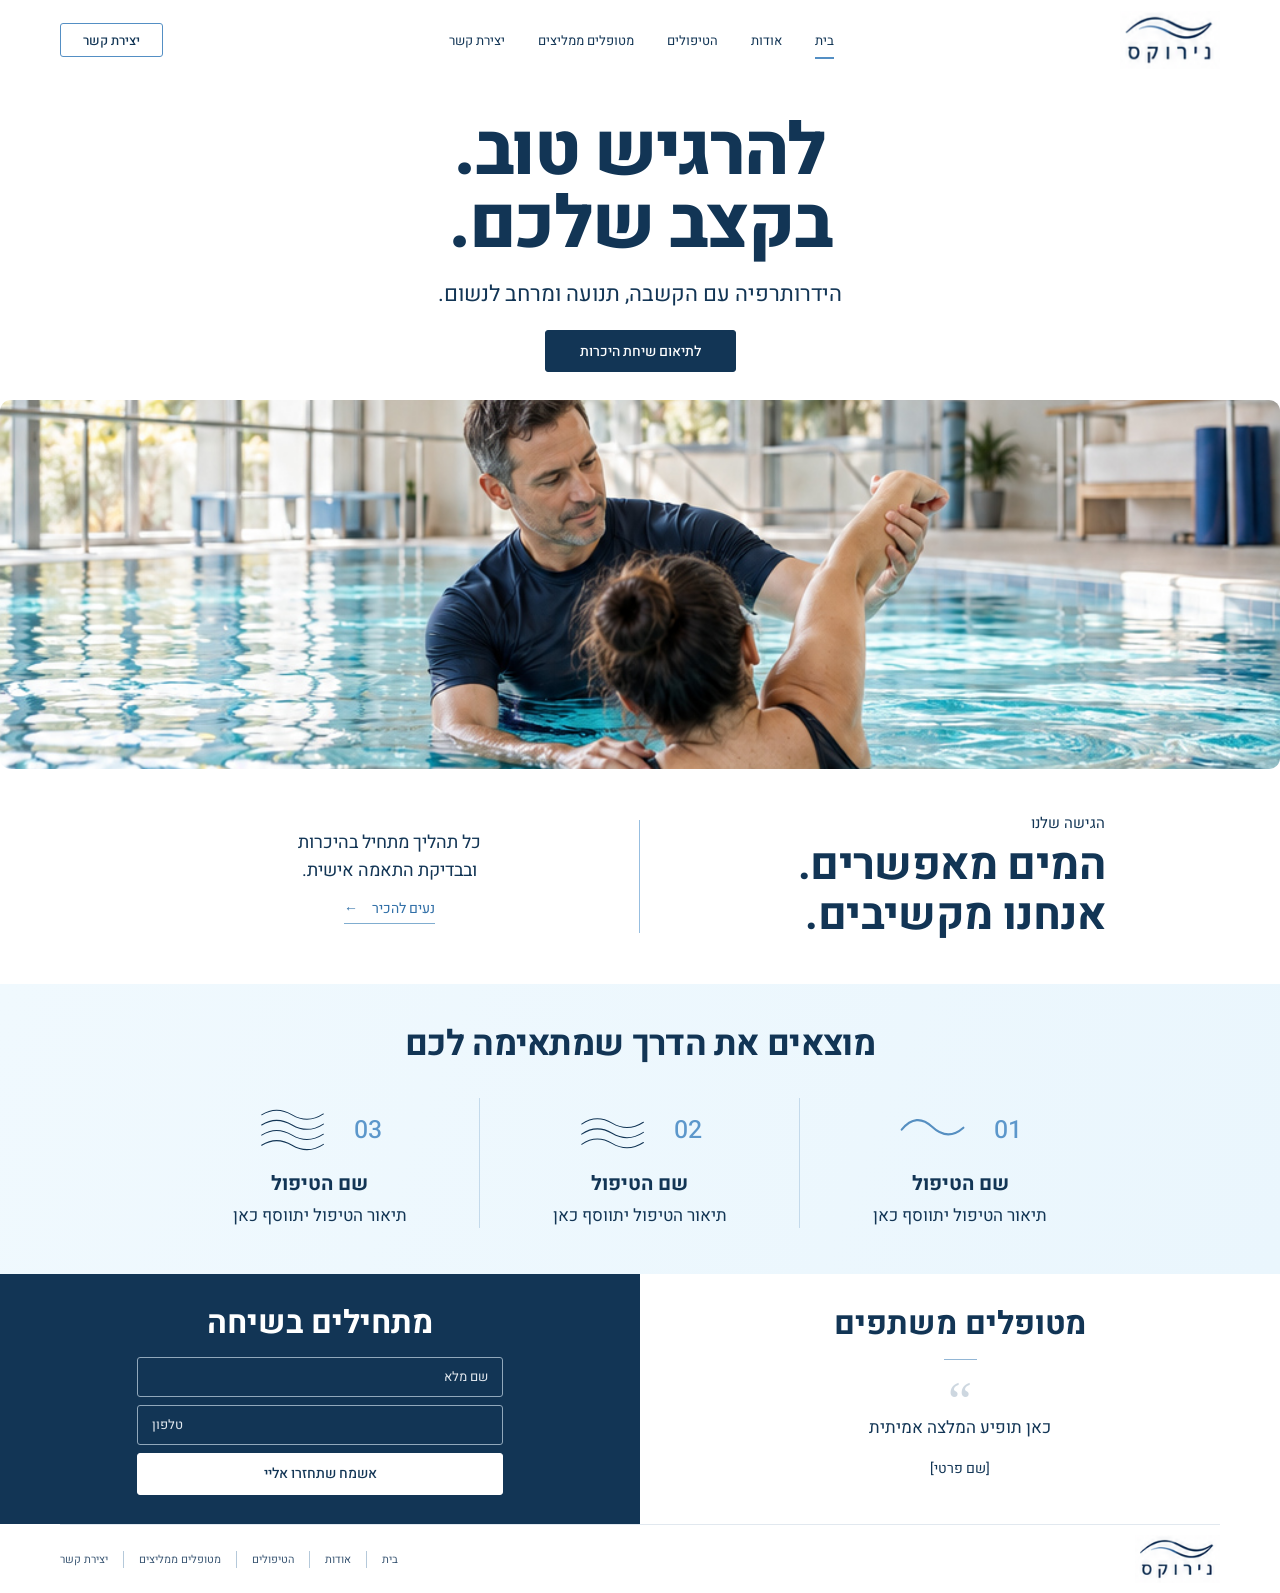
==== index.html @ b2f497d0 "Initial static site for נירוקס Co-Authored-By: Claude Haiku 5.5 <noreply@anthropic.com>" ====
<!doctype html>
<html lang="he" dir="rtl"><head><meta charset="utf-8"><meta name="viewport" content="width=device-width, initial-scale=1"><title>הידרותרפיה בגישה אישית | נירוקס</title><meta name="description" content="נירוקס, הידרותרפיה בגישה אישית. היכרות עם הגישה, הטיפולים ובדיקת התאמה בשיחת היכרות."><meta name="theme-color" content="#123555"><link rel="icon" href="assets/favicon.svg" type="image/svg+xml"><link rel="stylesheet" href="styles.css"><script src="script.js" defer></script></head>
<body class="home-page"><a class="skip-link" href="#main-content">דילוג לתוכן</a><div class="site-shell"><header class="site-header container"><a class="brand" href="index.html" aria-label="נירוקס, עמוד הבית"><img src="assets/logo.png" width="105" height="60" alt="נירוקס"></a><nav class="main-nav" id="main-navigation" data-navigation aria-label="תפריט ראשי"><a href="index.html" aria-current="page">בית</a><a href="about.html">אודות</a><a href="treatments.html">הטיפולים</a><a href="testimonials.html">מטופלים ממליצים</a><a href="contact.html">יצירת קשר</a></nav><a href="contact.html" class="button button-outline">יצירת קשר</a><button class="menu-toggle" type="button" data-menu-toggle aria-controls="main-navigation" aria-expanded="false" aria-label="פתיחת תפריט"><span></span><span></span><span></span></button></header><main id="main-content"><section class="home-hero" aria-label="ברוכים הבאים לנירוקס"><div class="hero-copy"><h1>להרגיש טוב.<br>בקצב שלכם.</h1><p>הידרותרפיה עם הקשבה, תנועה ומרחב לנשום.</p><a class="button" href="contact.html">לתיאום שיחת היכרות</a></div><img class="hero-image" src="assets/hydrotherapy.jpg" width="1024" height="369" alt="מטפל במים מלווה בעדינות תנועת זרוע של מטופלת בבריכה מוארת" fetchpriority="high"></section><section class="approach" aria-labelledby="approach-title"><div class="approach-heading"><span class="eyebrow">הגישה שלנו</span><h2 id="approach-title">המים מאפשרים.<br>אנחנו מקשיבים.</h2></div><div class="approach-copy"><p>כל תהליך מתחיל בהיכרות<br>ובבדיקת התאמה אישית.</p><a class="text-link" href="about.html">נעים להכיר <span aria-hidden="true">←</span></a></div></section><section class="treatments-preview" aria-labelledby="treatments-title"><h2 id="treatments-title">מוצאים את הדרך שמתאימה לכם</h2><div class="treatment-grid"><article class="treatment-item"><div class="treatment-top"><span class="treatment-number">01</span><svg class="water-icon" viewBox="0 0 76 54" aria-hidden="true"><path d="M4 26 Q20 7 37 23 T71 24" fill="none" stroke="#568fc1" stroke-width="2.3" stroke-linecap="round"/></svg></div><h3><a href="treatments.html#treatment-1">שם הטיפול<span class="sr-only"> 1</span></a></h3><p>תיאור הטיפול יתווסף כאן</p></article><article class="treatment-item"><div class="treatment-top"><span class="treatment-number">02</span><svg class="water-icon" viewBox="0 0 76 54" aria-hidden="true"><path d="M4 20 Q20 9 37 19 T71 18 M4 31 Q20 20 37 30 T71 29 M4 42 Q20 31 37 41 T71 40" fill="none" stroke="#123555" stroke-width="1.1" stroke-linecap="round"/></svg></div><h3><a href="treatments.html#treatment-2">שם הטיפול<span class="sr-only"> 2</span></a></h3><p>תיאור הטיפול יתווסף כאן</p></article><article class="treatment-item"><div class="treatment-top"><span class="treatment-number">03</span><svg class="water-icon" viewBox="0 0 76 54" aria-hidden="true"><path d="M4 10 Q20 0 37 10 T71 9 M4 21 Q20 11 37 21 T71 20 M4 32 Q20 22 37 32 T71 31 M4 43 Q20 33 37 43 T71 42" fill="none" stroke="#123555" stroke-width="1.1" stroke-linecap="round"/></svg></div><h3><a href="treatments.html#treatment-3">שם הטיפול<span class="sr-only"> 3</span></a></h3><p>תיאור הטיפול יתווסף כאן</p></article></div></section><div class="bottom-grid"><section class="testimonial-preview" aria-labelledby="testimonial-title"><h2 id="testimonial-title"><a href="testimonials.html">מטופלים משתפים</a></h2><span class="little-rule" aria-hidden="true"></span><span class="quote-mark" aria-hidden="true">“</span><blockquote>כאן תופיע המלצה אמיתית</blockquote><cite>[שם פרטי]</cite></section><section class="contact-panel" aria-labelledby="contact-title"><h2 id="contact-title">מתחילים בשיחה</h2><form class="compact-form" data-demo-form><div data-form-fields><div class="sr-only">טופס הדגמה בלבד. הפרטים אינם נשלחים או נשמרים.</div><div class="compact-fields"><div class="field"><label class="sr-only" for="home-name">שם מלא</label><input id="home-name" name="name" autocomplete="name" required maxlength="100" placeholder="שם מלא"></div><div class="field"><label class="sr-only" for="home-phone">טלפון</label><input id="home-phone" name="phone" type="tel" autocomplete="tel" required pattern="[+0-9 ()-]{8,20}" title="יש להזין מספר טלפון באורך 8 עד 20 תווים" maxlength="20" placeholder="טלפון"></div></div><button class="button button-white" type="submit">אשמח שתחזרו אליי</button></div><div class="form-status" data-form-status role="status" tabindex="-1" hidden><strong>תודה, הפרטים התקבלו.</strong><p>אחזור אליכם בהקדם.</p><small>זוהי הדגמה בלבד. הפרטים לא נשלחו ולא נשמרו.</small><button class="button button-white success-reset" type="button" data-form-reset>חזרה לטופס</button></div></form></section></div></main><footer class="site-footer container"><a class="brand" href="index.html" aria-label="נירוקס, עמוד הבית"><img src="assets/logo.png" width="105" height="60" alt="נירוקס"></a><nav class="footer-nav" aria-label="תפריט תחתון"><a href="index.html">בית</a><a href="about.html">אודות</a><a href="treatments.html">הטיפולים</a><a href="testimonials.html">מטופלים ממליצים</a><a href="contact.html">יצירת קשר</a></nav></footer></div></body></html>
---- styles.css ----
@font-face{font-family:Heebo;src:url('assets/heebo-400.ttf') format('truetype');font-weight:400;font-display:swap}
@font-face{font-family:Heebo;src:url('assets/heebo-500.ttf') format('truetype');font-weight:500;font-display:swap}
@font-face{font-family:Heebo;src:url('assets/heebo-600.ttf') format('truetype');font-weight:600;font-display:swap}
@font-face{font-family:Heebo;src:url('assets/heebo-700.ttf') format('truetype');font-weight:700;font-display:swap}
@font-face{font-family:Heebo;src:url('assets/heebo-800.ttf') format('truetype');font-weight:800;font-display:swap}
:root{--navy:#123555;--blue:#548fc4;--pale:#edf8fe;--line:#c4daeb;--muted:#50647c;--white:#fff;--font:Heebo,Arial,sans-serif}*{box-sizing:border-box}html{scroll-behavior:smooth}body{margin:0;background:#fff;color:var(--navy);font-family:var(--font);font-size:16px;-webkit-font-smoothing:antialiased}a{color:inherit;text-decoration:none}button,input,textarea{font:inherit}button,a,input,textarea{outline-offset:5px}a:focus-visible,button:focus-visible{outline:2px solid var(--blue)}button{cursor:pointer}img{display:block;max-width:100%}svg{display:block}h1,h2,h3,p{margin:0}p{line-height:1.8}button{color:inherit}main{min-height:65vh}[hidden]{display:none!important}.site-shell{max-width:1440px;margin-inline:auto}.container{width:calc(100% - 80px);max-width:1160px;margin-inline:auto}.skip-link{position:fixed;right:15px;top:-70px;z-index:99;background:var(--navy);color:#fff;padding:10px}.skip-link:focus{top:12px}.option-label{text-align:center;font-size:12px;color:#78889c;height:28px;padding-top:12px;line-height:16px}.site-header{height:80px;display:flex;align-items:center;justify-content:space-between;gap:35px}.brand{width:100px;flex-shrink:0}.brand img{width:100px;height:auto}.main-nav{display:flex;align-items:center;gap:33px;font-size:13px;font-weight:400;white-space:nowrap}.main-nav a{position:relative;padding:12px 0}.main-nav a[aria-current=page]:after{content:'';position:absolute;bottom:3px;right:0;left:0;height:1.5px;background:var(--blue)}.button{border:1px solid var(--navy);background:var(--navy);color:#fff;border-radius:3px;min-height:42px;padding:9px 27px;display:inline-flex;align-items:center;justify-content:center;font-size:14px;font-weight:500;transition:background .2s,color .2s}.button:hover{background:#244d70}.button-outline{border-color:var(--blue);background:transparent;color:var(--navy);min-height:34px;font-size:13px;padding:5px 22px;white-space:nowrap}.button-outline:hover{background:var(--pale)}.button-white{background:#fff;color:var(--navy);border-color:#fff}.button-white:hover{background:#e9f5fd}.menu-toggle{display:none;border:0;background:transparent;padding:8px}.menu-toggle span{display:block;width:23px;height:2px;background:var(--navy);margin:5px}.home-hero{display:flex;flex-direction:column}.hero-copy{text-align:center;height:281px;display:flex;flex-direction:column;align-items:center;padding:23px 20px 21px}.hero-copy h1{font-size:64px;font-weight:800;line-height:1.01;letter-spacing:-1.8px;margin-bottom:17px}.hero-copy p{font-size:20px;font-weight:400;line-height:1.5;margin-bottom:19px}.hero-copy .button{min-width:191px}.hero-image{width:100%;aspect-ratio:1024/369;object-fit:cover;border-radius:11px}.approach{height:192px;display:grid;grid-template-columns:1fr 1fr;align-items:center;max-width:850px;margin:auto}.approach-heading{padding-inline:35px 0}.eyebrow{font-size:15px;font-weight:400;line-height:1.5;margin-bottom:6px;display:block}.approach h2{font-size:39px;font-weight:700;line-height:1.14;letter-spacing:-.6px}.approach-copy{border-right:1px solid #97bee0;padding:9px 40px;text-align:center}.approach-copy p{font-size:18px;line-height:1.55;max-width:280px;margin:0 auto 12px;font-weight:400}.text-link{color:#306fa7;font-size:14px;padding-bottom:4px;border-bottom:1px solid #80add0;display:inline-flex;gap:14px;align-items:center}.text-link:hover{color:var(--navy)}.treatments-preview{background:linear-gradient(110deg,#f0f9fe,#eaf6fd);height:267px;padding:30px 40px 24px;text-align:center}.treatments-preview h2{font-size:35px;font-weight:700;line-height:1.3;margin-bottom:25px;letter-spacing:-.7px}.treatment-grid{max-width:960px;margin:auto;display:grid;grid-template-columns:repeat(3,1fr)}.treatment-item{padding:0 28px;position:relative}.treatment-item+.treatment-item{border-right:1px solid var(--line)}.treatment-top{display:flex;gap:26px;align-items:center;justify-content:center;min-height:65px;margin-bottom:6px}.treatment-number{font-size:25px;color:#5c97cb;font-weight:500}.water-icon{width:70px;height:53px}.treatment-item h3{font-size:20px;font-weight:700;margin-bottom:5px}.treatment-item p{font-size:17px;font-weight:400;line-height:1.5}.bottom-grid{display:grid;grid-template-columns:1fr 1fr;min-height:250px}.testimonial-preview{text-align:center;padding:29px 35px 22px;display:flex;flex-direction:column;align-items:center}.testimonial-preview h2{font-size:32px;line-height:1.3;font-weight:700}.little-rule{width:33px;border-top:1px solid #92b6d5;margin:14px auto 15px}.quote-mark{height:31px;color:#cdd7e0;font-family:Georgia,serif;font-size:54px;line-height:1}.testimonial-preview blockquote{margin:8px 0;font-size:17px;line-height:1.6}.testimonial-preview cite{font-size:14px;font-style:normal;margin-top:9px}.contact-panel{background:var(--navy);color:#fff;padding:28px 40px;text-align:center}.contact-panel h2{font-size:32px;font-weight:700;line-height:1.3;margin-bottom:13px}.compact-form{max-width:366px;margin:auto}.compact-form input{width:100%;background:transparent;border:1px solid #91a8bb;border-radius:3px;min-height:40px;padding:8px 14px;color:#fff;font-size:13px}.compact-form input::placeholder{color:#e4eaf0;opacity:1}.compact-form .field{margin-bottom:8px}.compact-form .button{width:100%;min-height:42px}.site-footer{min-height:69px;border-top:1px solid #e1e8ef;display:flex;align-items:center;justify-content:space-between;gap:25px}.site-footer .brand{width:85px}.site-footer .brand img{width:85px}.footer-nav{display:flex;flex-wrap:wrap;gap:15px;font-size:11px;color:#3b5774}.footer-nav a+a{border-right:1px solid #b5c9da;padding-right:15px}.sr-only{position:absolute!important;width:1px;height:1px;padding:0;margin:-1px;overflow:hidden;clip:rect(0,0,0,0);white-space:nowrap;border:0}.form-status{padding:10px 0;line-height:1.7;font-size:14px}.form-status strong{display:block;font-size:20px}.form-status small{display:block;font-size:12px;opacity:.8}.success-reset{margin-top:15px}.page-intro{text-align:center;background:var(--pale);padding:58px 20px 52px}.page-intro h1{font-size:48px;line-height:1.2;font-weight:800;margin-bottom:16px;letter-spacing:-1px}.page-intro p{max-width:650px;margin:auto;color:var(--muted);font-size:18px}.content-section{padding-block:65px}.content-section h2{font-size:32px;font-weight:700;line-height:1.3;margin-bottom:18px}.content-section p{color:var(--muted);margin-bottom:16px}.split-layout{display:grid;grid-template-columns:1fr 1fr;gap:60px;align-items:center}.inner-photo{width:100%;min-height:300px;height:100%;object-fit:cover;border-radius:8px}.placeholder-box{border:1px dashed #9cbbd1;background:var(--pale);padding:22px 25px;border-radius:4px;line-height:1.9;color:#3d6687}.placeholder-box p:last-child{margin-bottom:0}.info-grid{display:grid;grid-template-columns:repeat(3,1fr);gap:28px}.info-item{padding:28px;background:#f1f8fc;border-top:2px solid #8bb6d8}.info-item h3{font-size:21px;margin-bottom:12px}.info-item p{font-size:15px}.steps{counter-reset:step}.step{counter-increment:step}.step:before{content:'0' counter(step);font-size:30px;color:#6196c4;display:block;margin-bottom:10px}.treatment-detail{display:grid;grid-template-columns:110px 1fr;gap:24px;padding:35px 0;border-bottom:1px solid var(--line)}.treatment-detail h2{font-size:27px}.treatment-detail .water-icon{width:90px;height:65px}.treatment-detail .button{margin-top:10px}.small-note{font-size:13px;color:#61798e;line-height:1.7;margin-top:16px}.review-grid{display:grid;grid-template-columns:repeat(3,1fr);gap:25px}.review-card{padding:32px;background:#f2f8fc;border:1px solid #dfebf3}.review-card blockquote{margin:20px 0;font-size:20px;line-height:1.7}.review-card cite{font-style:normal;font-size:14px;color:#4b6b86}.review-card .quote-mark{display:block}.wide-cta{background:var(--navy);padding:38px 45px;color:#fff;display:flex;align-items:center;justify-content:space-between;gap:25px}.wide-cta h2{font-size:29px;margin-bottom:9px}.wide-cta p{color:#d9e6ef;margin:0}.faq{max-width:800px;margin:auto}details{border-bottom:1px solid var(--line);padding:20px 0}summary{cursor:pointer;font-weight:600;font-size:18px}details p{margin:15px 0 0!important}.contact-layout{display:grid;grid-template-columns:1.2fr 1fr;gap:65px;align-items:start}.full-form{padding:32px;border:1px solid var(--line);border-radius:4px}.full-form .field{margin-bottom:20px}.field label{display:block;margin-bottom:7px;font-size:14px}.full-form input,.full-form textarea{border:1px solid #acc6da;background:#fbfdff;color:var(--navy);border-radius:3px;width:100%;padding:11px 12px;min-height:45px}.full-form textarea{resize:vertical;min-height:110px}.form-two-cols{display:grid;grid-template-columns:1fr 1fr;gap:20px}.demo-note{font-size:12px;margin:0 0 20px;color:#536e84}.contact-details dl{margin:25px 0}.contact-details dt{font-size:13px;color:#6f8799;margin-top:22px}.contact-details dd{margin:5px 0 0;font-size:18px}.subtle-background{background:#f5faff}.reveal-message{background:var(--pale);padding:24px;border:1px solid var(--line);text-align:center}.footer-note{font-size:11px;color:#6b8194;padding:0 0 16px;text-align:center}.inner-page .option-label{display:none}.inner-page .site-header{height:100px}.content-section .treatment-grid{margin-top:35px}.compact-form .button:disabled{opacity:.7}.full-form .form-status{color:var(--navy)}
@media(min-width:1200px){.hero-copy{height:320px;padding-top:36px}.hero-copy h1{font-size:72px}.hero-copy p{font-size:22px}.approach{max-width:1000px;height:215px}.approach h2{font-size:44px}.treatments-preview{height:290px;padding-top:38px}.treatments-preview h2{margin-bottom:30px}}
@media(max-width:900px){.container{width:calc(100% - 44px)}.site-header{gap:18px}.main-nav{gap:18px;font-size:12px}.site-header>.button{padding-inline:13px}.approach-heading{padding-inline:25px 10px}.approach h2{font-size:33px}.approach-copy{padding-inline:25px}.treatments-preview h2{font-size:31px}.treatment-item{padding-inline:14px}.treatment-item p{font-size:15px}.treatment-top{gap:18px}.contact-panel{padding-inline:28px}.testimonial-preview h2,.contact-panel h2{font-size:28px}.split-layout,.contact-layout{gap:32px}}
@media(max-width:680px){.option-label{height:24px;font-size:11px;padding-top:7px}.container{width:calc(100% - 36px)}.site-header,.inner-page .site-header{height:76px}.brand,.brand img{width:92px}.site-header>.button{margin-inline-start:auto;font-size:12px;min-height:32px;padding:5px 12px}.menu-toggle{display:block}.main-nav{display:none;position:absolute;inset-inline:0;top:100px;z-index:20;background:#fff;box-shadow:0 12px 20px #12355512;padding:15px 24px 25px;border-top:1px solid var(--line);flex-direction:column;align-items:stretch;gap:0;font-size:16px}.inner-page .main-nav{top:76px}.main-nav.is-open{display:flex}.main-nav a{padding:13px 0}.main-nav a[aria-current=page]:after{width:28px;left:auto;bottom:8px}.home-hero .hero-image{order:-1;aspect-ratio:1.55;border-radius:6px;object-position:54% center}.hero-copy{height:auto;padding:31px 18px 38px}.hero-copy h1{font-size:47px;line-height:1.05;letter-spacing:-1px;margin-bottom:16px}.hero-copy p{font-size:16px;max-width:320px;line-height:1.7;margin-bottom:20px}.hero-copy .button{min-height:45px}.approach{height:auto;grid-template-columns:1fr;padding:30px 24px 36px;text-align:center;border-top:1px solid #e5eef5;gap:24px}.approach-heading{padding:0}.approach h2{font-size:32px}.eyebrow{font-size:14px;margin-bottom:10px}.approach-copy{border:0;padding:0}.approach-copy p{font-size:17px;max-width:310px}.treatments-preview{height:auto;padding:33px 24px}.treatments-preview h2{font-size:28px;max-width:300px;margin:0 auto 22px}.treatment-grid{grid-template-columns:1fr}.treatment-item{padding:20px 15px 23px}.treatment-item+.treatment-item{border-right:0;border-top:1px solid var(--line)}.treatment-top{min-height:52px;margin-bottom:8px}.treatment-item h3{font-size:20px}.treatment-item p{font-size:16px}.bottom-grid{grid-template-columns:1fr}.testimonial-preview{padding:34px 24px}.contact-panel{padding:32px 24px 36px}.contact-panel h2,.testimonial-preview h2{font-size:29px}.compact-form{max-width:380px}.compact-form input{min-height:45px;font-size:15px}.compact-form .button{min-height:45px}.site-footer{padding-block:24px;flex-direction:column;gap:20px}.footer-nav{justify-content:center;gap:10px;font-size:11px}.footer-nav a+a{padding-right:10px}.page-intro{padding:40px 22px}.page-intro h1{font-size:37px}.page-intro p{font-size:17px}.content-section{padding-block:40px}.content-section h2{font-size:28px}.split-layout,.contact-layout,.info-grid,.review-grid{grid-template-columns:1fr;gap:25px}.inner-photo{height:220px;min-height:0}.info-item{padding:24px}.wide-cta{padding:28px 25px;flex-direction:column;text-align:center;align-items:center}.wide-cta h2{font-size:26px}.treatment-detail{grid-template-columns:1fr;gap:12px;padding:28px 0}.treatment-detail .water-icon{height:45px}.full-form{padding:24px 20px}.form-two-cols{grid-template-columns:1fr;gap:0}.review-card{padding:26px}.footer-note{padding-inline:20px}}
@media(prefers-reduced-motion:reduce){html{scroll-behavior:auto}*{transition:none!important}}
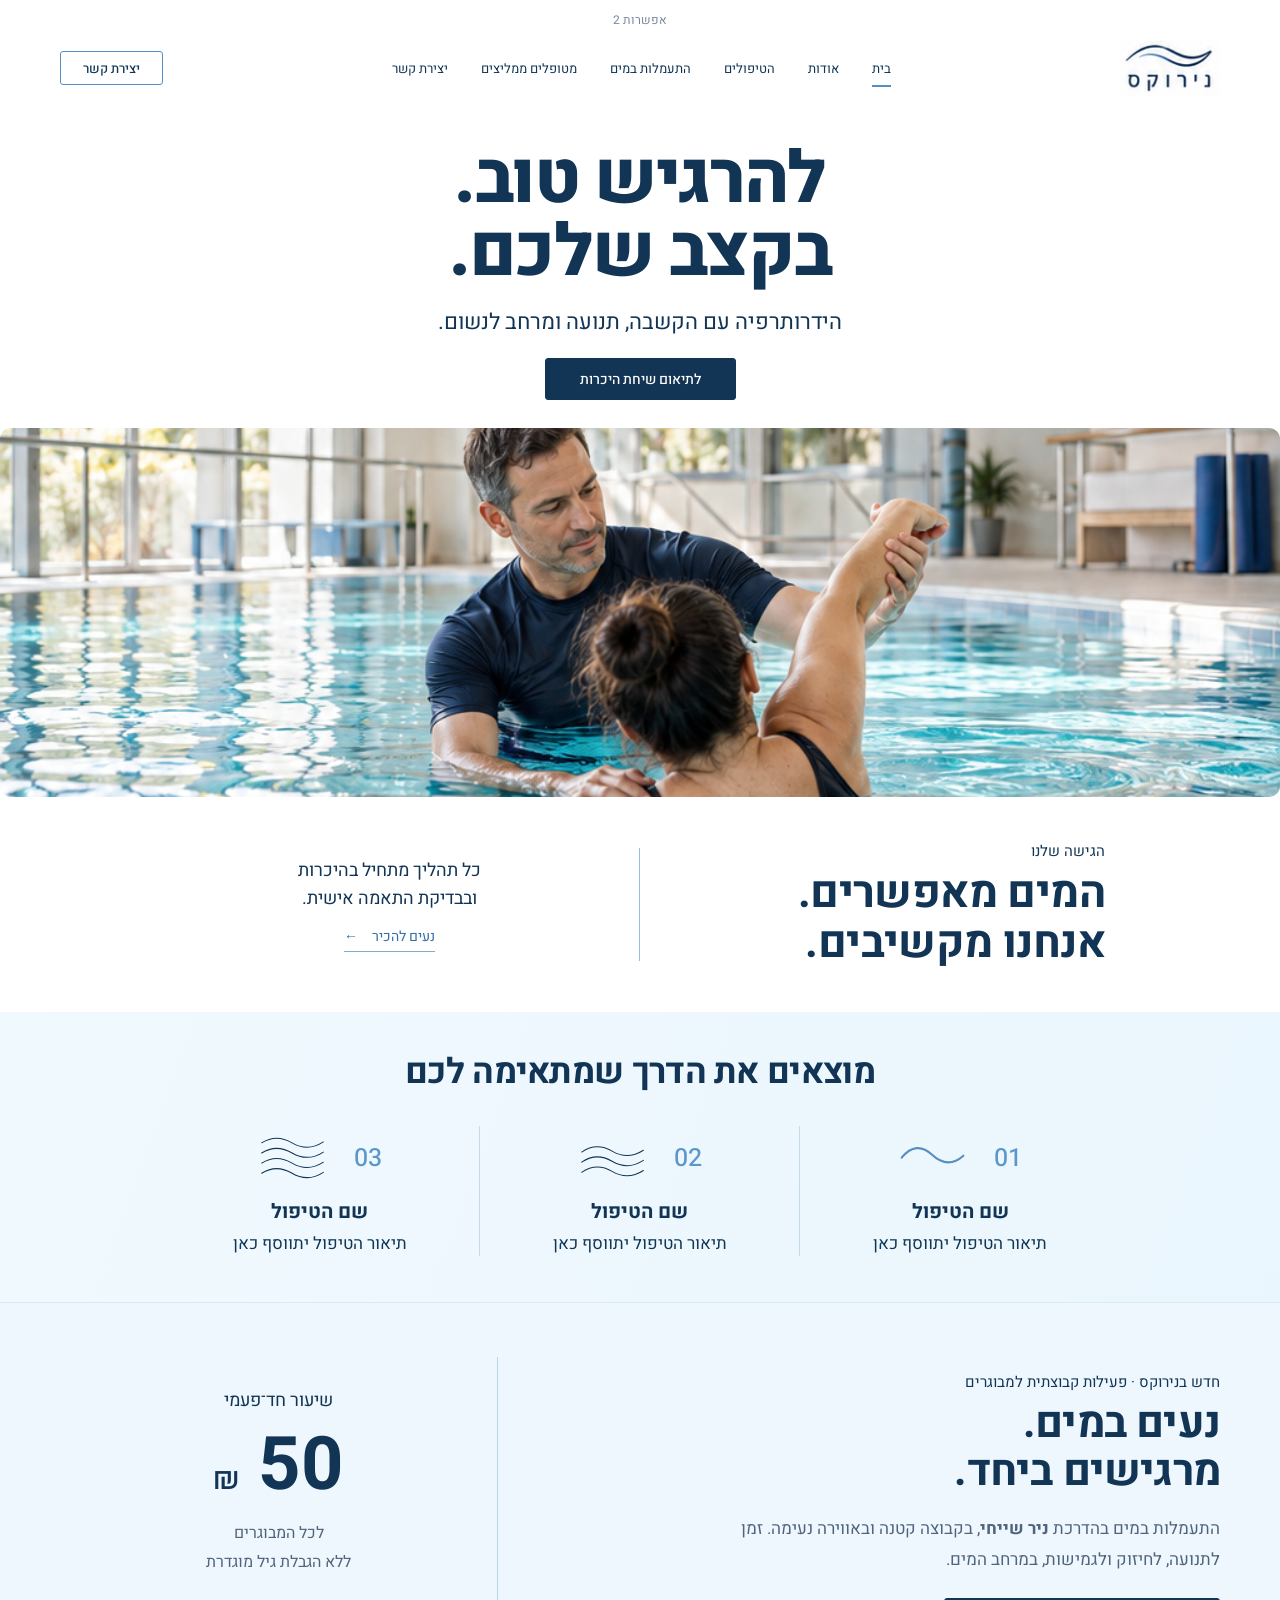
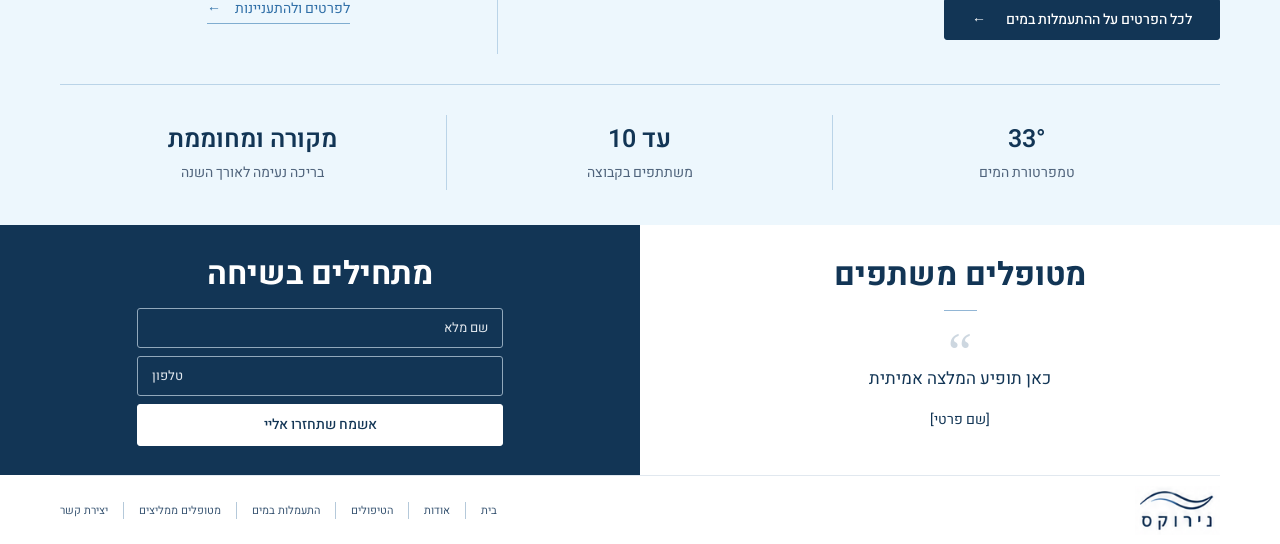
==== commit c60c53ed: "Add water exercise page and highlight on home page Co-Authored-By: Claude Haiku 5.5 <noreply@anthrop" ====
--- a/index.html
+++ b/index.html
@@ -1,3 +1,3 @@
 <!doctype html>
-<html lang="he" dir="rtl"><head><meta charset="utf-8"><meta name="viewport" content="width=device-width, initial-scale=1"><title>הידרותרפיה בגישה אישית | נירוקס</title><meta name="description" content="נירוקס, הידרותרפיה בגישה אישית. היכרות עם הגישה, הטיפולים ובדיקת התאמה בשיחת היכרות."><meta name="theme-color" content="#123555"><link rel="icon" href="assets/favicon.svg" type="image/svg+xml"><link rel="stylesheet" href="styles.css"><script src="script.js" defer></script></head>
-<body class="home-page"><a class="skip-link" href="#main-content">דילוג לתוכן</a><div class="site-shell"><header class="site-header container"><a class="brand" href="index.html" aria-label="נירוקס, עמוד הבית"><img src="assets/logo.png" width="105" height="60" alt="נירוקס"></a><nav class="main-nav" id="main-navigation" data-navigation aria-label="תפריט ראשי"><a href="index.html" aria-current="page">בית</a><a href="about.html">אודות</a><a href="treatments.html">הטיפולים</a><a href="testimonials.html">מטופלים ממליצים</a><a href="contact.html">יצירת קשר</a></nav><a href="contact.html" class="button button-outline">יצירת קשר</a><button class="menu-toggle" type="button" data-menu-toggle aria-controls="main-navigation" aria-expanded="false" aria-label="פתיחת תפריט"><span></span><span></span><span></span></button></header><main id="main-content"><section class="home-hero" aria-label="ברוכים הבאים לנירוקס"><div class="hero-copy"><h1>להרגיש טוב.<br>בקצב שלכם.</h1><p>הידרותרפיה עם הקשבה, תנועה ומרחב לנשום.</p><a class="button" href="contact.html">לתיאום שיחת היכרות</a></div><img class="hero-image" src="assets/hydrotherapy.jpg" width="1024" height="369" alt="מטפל במים מלווה בעדינות תנועת זרוע של מטופלת בבריכה מוארת" fetchpriority="high"></section><section class="approach" aria-labelledby="approach-title"><div class="approach-heading"><span class="eyebrow">הגישה שלנו</span><h2 id="approach-title">המים מאפשרים.<br>אנחנו מקשיבים.</h2></div><div class="approach-copy"><p>כל תהליך מתחיל בהיכרות<br>ובבדיקת התאמה אישית.</p><a class="text-link" href="about.html">נעים להכיר <span aria-hidden="true">←</span></a></div></section><section class="treatments-preview" aria-labelledby="treatments-title"><h2 id="treatments-title">מוצאים את הדרך שמתאימה לכם</h2><div class="treatment-grid"><article class="treatment-item"><div class="treatment-top"><span class="treatment-number">01</span><svg class="water-icon" viewBox="0 0 76 54" aria-hidden="true"><path d="M4 26 Q20 7 37 23 T71 24" fill="none" stroke="#568fc1" stroke-width="2.3" stroke-linecap="round"/></svg></div><h3><a href="treatments.html#treatment-1">שם הטיפול<span class="sr-only"> 1</span></a></h3><p>תיאור הטיפול יתווסף כאן</p></article><article class="treatment-item"><div class="treatment-top"><span class="treatment-number">02</span><svg class="water-icon" viewBox="0 0 76 54" aria-hidden="true"><path d="M4 20 Q20 9 37 19 T71 18 M4 31 Q20 20 37 30 T71 29 M4 42 Q20 31 37 41 T71 40" fill="none" stroke="#123555" stroke-width="1.1" stroke-linecap="round"/></svg></div><h3><a href="treatments.html#treatment-2">שם הטיפול<span class="sr-only"> 2</span></a></h3><p>תיאור הטיפול יתווסף כאן</p></article><article class="treatment-item"><div class="treatment-top"><span class="treatment-number">03</span><svg class="water-icon" viewBox="0 0 76 54" aria-hidden="true"><path d="M4 10 Q20 0 37 10 T71 9 M4 21 Q20 11 37 21 T71 20 M4 32 Q20 22 37 32 T71 31 M4 43 Q20 33 37 43 T71 42" fill="none" stroke="#123555" stroke-width="1.1" stroke-linecap="round"/></svg></div><h3><a href="treatments.html#treatment-3">שם הטיפול<span class="sr-only"> 3</span></a></h3><p>תיאור הטיפול יתווסף כאן</p></article></div></section><div class="bottom-grid"><section class="testimonial-preview" aria-labelledby="testimonial-title"><h2 id="testimonial-title"><a href="testimonials.html">מטופלים משתפים</a></h2><span class="little-rule" aria-hidden="true"></span><span class="quote-mark" aria-hidden="true">“</span><blockquote>כאן תופיע המלצה אמיתית</blockquote><cite>[שם פרטי]</cite></section><section class="contact-panel" aria-labelledby="contact-title"><h2 id="contact-title">מתחילים בשיחה</h2><form class="compact-form" data-demo-form><div data-form-fields><div class="sr-only">טופס הדגמה בלבד. הפרטים אינם נשלחים או נשמרים.</div><div class="compact-fields"><div class="field"><label class="sr-only" for="home-name">שם מלא</label><input id="home-name" name="name" autocomplete="name" required maxlength="100" placeholder="שם מלא"></div><div class="field"><label class="sr-only" for="home-phone">טלפון</label><input id="home-phone" name="phone" type="tel" autocomplete="tel" required pattern="[+0-9 ()-]{8,20}" title="יש להזין מספר טלפון באורך 8 עד 20 תווים" maxlength="20" placeholder="טלפון"></div></div><button class="button button-white" type="submit">אשמח שתחזרו אליי</button></div><div class="form-status" data-form-status role="status" tabindex="-1" hidden><strong>תודה, הפרטים התקבלו.</strong><p>אחזור אליכם בהקדם.</p><small>זוהי הדגמה בלבד. הפרטים לא נשלחו ולא נשמרו.</small><button class="button button-white success-reset" type="button" data-form-reset>חזרה לטופס</button></div></form></section></div></main><footer class="site-footer container"><a class="brand" href="index.html" aria-label="נירוקס, עמוד הבית"><img src="assets/logo.png" width="105" height="60" alt="נירוקס"></a><nav class="footer-nav" aria-label="תפריט תחתון"><a href="index.html">בית</a><a href="about.html">אודות</a><a href="treatments.html">הטיפולים</a><a href="testimonials.html">מטופלים ממליצים</a><a href="contact.html">יצירת קשר</a></nav></footer></div></body></html>+<html lang="he" dir="rtl"><head><meta charset="utf-8"><meta name="viewport" content="width=device-width, initial-scale=1"><title>הידרותרפיה בגישה אישית | נירוקס</title><meta name="description" content="נירוקס, הידרותרפיה והתעמלות במים. פעילות קבוצתית למבוגרים בהדרכת ניר שייחי, בבריכה מקורה ומחוממת."><meta name="theme-color" content="#123555"><link rel="icon" href="assets/favicon.svg" type="image/svg+xml"><link rel="stylesheet" href="styles.css"><script src="script.js" defer></script></head>
+<body class="home-page"><a class="skip-link" href="#main-content">דילוג לתוכן</a><div class="site-shell"><div class="option-label">אפשרות 2</div><header class="site-header container"><a class="brand" href="index.html" aria-label="נירוקס, עמוד הבית"><img src="assets/logo.png" width="105" height="60" alt="נירוקס"></a><nav class="main-nav" id="main-navigation" data-navigation aria-label="תפריט ראשי"><a href="index.html" aria-current="page">בית</a><a href="about.html">אודות</a><a href="treatments.html">הטיפולים</a><a href="water-exercise.html">התעמלות במים</a><a href="testimonials.html">מטופלים ממליצים</a><a href="contact.html">יצירת קשר</a></nav><a href="contact.html" class="button button-outline">יצירת קשר</a><button class="menu-toggle" type="button" data-menu-toggle aria-controls="main-navigation" aria-expanded="false" aria-label="פתיחת תפריט"><span></span><span></span><span></span></button></header><main id="main-content"><section class="home-hero" aria-label="ברוכים הבאים לנירוקס"><div class="hero-copy"><h1>להרגיש טוב.<br>בקצב שלכם.</h1><p>הידרותרפיה עם הקשבה, תנועה ומרחב לנשום.</p><a class="button" href="contact.html">לתיאום שיחת היכרות</a></div><img class="hero-image" src="assets/hydrotherapy.jpg" width="1024" height="369" alt="מטפל במים מלווה בעדינות תנועת זרוע של מטופלת בבריכה מוארת" fetchpriority="high"></section><section class="approach" aria-labelledby="approach-title"><div class="approach-heading"><span class="eyebrow">הגישה שלנו</span><h2 id="approach-title">המים מאפשרים.<br>אנחנו מקשיבים.</h2></div><div class="approach-copy"><p>כל תהליך מתחיל בהיכרות<br>ובבדיקת התאמה אישית.</p><a class="text-link" href="about.html">נעים להכיר <span aria-hidden="true">←</span></a></div></section><section class="treatments-preview" aria-labelledby="treatments-title"><h2 id="treatments-title">מוצאים את הדרך שמתאימה לכם</h2><div class="treatment-grid"><article class="treatment-item"><div class="treatment-top"><span class="treatment-number">01</span><svg class="water-icon" viewBox="0 0 76 54" aria-hidden="true"><path d="M4 26 Q20 7 37 23 T71 24" fill="none" stroke="#568fc1" stroke-width="2.3" stroke-linecap="round"/></svg></div><h3><a href="treatments.html#treatment-1">שם הטיפול<span class="sr-only"> 1</span></a></h3><p>תיאור הטיפול יתווסף כאן</p></article><article class="treatment-item"><div class="treatment-top"><span class="treatment-number">02</span><svg class="water-icon" viewBox="0 0 76 54" aria-hidden="true"><path d="M4 20 Q20 9 37 19 T71 18 M4 31 Q20 20 37 30 T71 29 M4 42 Q20 31 37 41 T71 40" fill="none" stroke="#123555" stroke-width="1.1" stroke-linecap="round"/></svg></div><h3><a href="treatments.html#treatment-2">שם הטיפול<span class="sr-only"> 2</span></a></h3><p>תיאור הטיפול יתווסף כאן</p></article><article class="treatment-item"><div class="treatment-top"><span class="treatment-number">03</span><svg class="water-icon" viewBox="0 0 76 54" aria-hidden="true"><path d="M4 10 Q20 0 37 10 T71 9 M4 21 Q20 11 37 21 T71 20 M4 32 Q20 22 37 32 T71 31 M4 43 Q20 33 37 43 T71 42" fill="none" stroke="#123555" stroke-width="1.1" stroke-linecap="round"/></svg></div><h3><a href="treatments.html#treatment-3">שם הטיפול<span class="sr-only"> 3</span></a></h3><p>תיאור הטיפול יתווסף כאן</p></article></div></section><section class="water-highlight" aria-labelledby="water-title"><div class="container"><div class="water-heading"><div><span class="eyebrow">חדש בנירוקס · פעילות קבוצתית למבוגרים</span><h2 id="water-title">נעים במים.<br>מרגישים ביחד.</h2><p>התעמלות במים בהדרכת <strong>ניר שייחי</strong>, בקבוצה קטנה ובאווירה נעימה. זמן לתנועה, לחיזוק ולגמישות, במרחב המים.</p><a class="button" href="water-exercise.html">לכל הפרטים על ההתעמלות במים <span aria-hidden="true">←</span></a></div><div class="water-price"><span>שיעור חד־פעמי</span><strong>50 <small>₪</small></strong><p>לכל המבוגרים<br>ללא הגבלת גיל מוגדרת</p><a class="text-link" href="contact.html#interest">לפרטים ולהתעניינות <span aria-hidden="true">←</span></a></div></div><div class="water-facts"><div><strong>33°</strong><span>טמפרטורת המים</span></div><div><strong>עד 10</strong><span>משתתפים בקבוצה</span></div><div><strong>מקורה ומחוממת</strong><span>בריכה נעימה לאורך השנה</span></div></div></div></section><div class="bottom-grid"><section class="testimonial-preview" aria-labelledby="testimonial-title"><h2 id="testimonial-title"><a href="testimonials.html">מטופלים משתפים</a></h2><span class="little-rule" aria-hidden="true"></span><span class="quote-mark" aria-hidden="true">“</span><blockquote>כאן תופיע המלצה אמיתית</blockquote><cite>[שם פרטי]</cite></section><section class="contact-panel" aria-labelledby="contact-title"><h2 id="contact-title">מתחילים בשיחה</h2><form class="compact-form" data-demo-form><div data-form-fields><div class="sr-only">טופס הדגמה בלבד. הפרטים אינם נשלחים או נשמרים.</div><div class="compact-fields"><div class="field"><label class="sr-only" for="home-name">שם מלא</label><input id="home-name" name="name" autocomplete="name" required maxlength="100" placeholder="שם מלא"></div><div class="field"><label class="sr-only" for="home-phone">טלפון</label><input id="home-phone" name="phone" type="tel" autocomplete="tel" required pattern="[+0-9 ()-]{8,20}" title="יש להזין מספר טלפון באורך 8 עד 20 תווים" maxlength="20" placeholder="טלפון"></div></div><button class="button button-white" type="submit">אשמח שתחזרו אליי</button></div><div class="form-status" data-form-status role="status" tabindex="-1" hidden><strong>תודה, הפרטים התקבלו.</strong><p>אחזור אליכם בהקדם.</p><small>זוהי הדגמה בלבד. הפרטים לא נשלחו ולא נשמרו.</small><button class="button button-white success-reset" type="button" data-form-reset>חזרה לטופס</button></div></form></section></div></main><footer class="site-footer container"><a class="brand" href="index.html" aria-label="נירוקס, עמוד הבית"><img src="assets/logo.png" width="105" height="60" alt="נירוקס"></a><nav class="footer-nav" aria-label="תפריט תחתון"><a href="index.html">בית</a><a href="about.html">אודות</a><a href="treatments.html">הטיפולים</a><a href="water-exercise.html">התעמלות במים</a><a href="testimonials.html">מטופלים ממליצים</a><a href="contact.html">יצירת קשר</a></nav></footer></div></body></html>
--- a/styles.css
+++ b/styles.css
@@ -8,3 +8,7 @@
 @media(max-width:900px){.container{width:calc(100% - 44px)}.site-header{gap:18px}.main-nav{gap:18px;font-size:12px}.site-header>.button{padding-inline:13px}.approach-heading{padding-inline:25px 10px}.approach h2{font-size:33px}.approach-copy{padding-inline:25px}.treatments-preview h2{font-size:31px}.treatment-item{padding-inline:14px}.treatment-item p{font-size:15px}.treatment-top{gap:18px}.contact-panel{padding-inline:28px}.testimonial-preview h2,.contact-panel h2{font-size:28px}.split-layout,.contact-layout{gap:32px}}
 @media(max-width:680px){.option-label{height:24px;font-size:11px;padding-top:7px}.container{width:calc(100% - 36px)}.site-header,.inner-page .site-header{height:76px}.brand,.brand img{width:92px}.site-header>.button{margin-inline-start:auto;font-size:12px;min-height:32px;padding:5px 12px}.menu-toggle{display:block}.main-nav{display:none;position:absolute;inset-inline:0;top:100px;z-index:20;background:#fff;box-shadow:0 12px 20px #12355512;padding:15px 24px 25px;border-top:1px solid var(--line);flex-direction:column;align-items:stretch;gap:0;font-size:16px}.inner-page .main-nav{top:76px}.main-nav.is-open{display:flex}.main-nav a{padding:13px 0}.main-nav a[aria-current=page]:after{width:28px;left:auto;bottom:8px}.home-hero .hero-image{order:-1;aspect-ratio:1.55;border-radius:6px;object-position:54% center}.hero-copy{height:auto;padding:31px 18px 38px}.hero-copy h1{font-size:47px;line-height:1.05;letter-spacing:-1px;margin-bottom:16px}.hero-copy p{font-size:16px;max-width:320px;line-height:1.7;margin-bottom:20px}.hero-copy .button{min-height:45px}.approach{height:auto;grid-template-columns:1fr;padding:30px 24px 36px;text-align:center;border-top:1px solid #e5eef5;gap:24px}.approach-heading{padding:0}.approach h2{font-size:32px}.eyebrow{font-size:14px;margin-bottom:10px}.approach-copy{border:0;padding:0}.approach-copy p{font-size:17px;max-width:310px}.treatments-preview{height:auto;padding:33px 24px}.treatments-preview h2{font-size:28px;max-width:300px;margin:0 auto 22px}.treatment-grid{grid-template-columns:1fr}.treatment-item{padding:20px 15px 23px}.treatment-item+.treatment-item{border-right:0;border-top:1px solid var(--line)}.treatment-top{min-height:52px;margin-bottom:8px}.treatment-item h3{font-size:20px}.treatment-item p{font-size:16px}.bottom-grid{grid-template-columns:1fr}.testimonial-preview{padding:34px 24px}.contact-panel{padding:32px 24px 36px}.contact-panel h2,.testimonial-preview h2{font-size:29px}.compact-form{max-width:380px}.compact-form input{min-height:45px;font-size:15px}.compact-form .button{min-height:45px}.site-footer{padding-block:24px;flex-direction:column;gap:20px}.footer-nav{justify-content:center;gap:10px;font-size:11px}.footer-nav a+a{padding-right:10px}.page-intro{padding:40px 22px}.page-intro h1{font-size:37px}.page-intro p{font-size:17px}.content-section{padding-block:40px}.content-section h2{font-size:28px}.split-layout,.contact-layout,.info-grid,.review-grid{grid-template-columns:1fr;gap:25px}.inner-photo{height:220px;min-height:0}.info-item{padding:24px}.wide-cta{padding:28px 25px;flex-direction:column;text-align:center;align-items:center}.wide-cta h2{font-size:26px}.treatment-detail{grid-template-columns:1fr;gap:12px;padding:28px 0}.treatment-detail .water-icon{height:45px}.full-form{padding:24px 20px}.form-two-cols{grid-template-columns:1fr;gap:0}.review-card{padding:26px}.footer-note{padding-inline:20px}}
 @media(prefers-reduced-motion:reduce){html{scroll-behavior:auto}*{transition:none!important}}
+/* Water exercise: same typography and blue/white palette as option 2. */
+.water-highlight{background:#edf7fd;padding:54px 0 35px;border-top:1px solid #d9eaf5}.water-heading{display:grid;grid-template-columns:1.5fr 1fr;gap:65px;align-items:center}.water-heading h2{font-size:43px;line-height:1.12;letter-spacing:-.8px;margin-bottom:18px}.water-heading p{font-size:17px;max-width:520px;margin-bottom:23px;color:var(--muted)}.water-heading .button{gap:20px}.water-price{text-align:center;padding:30px;border-right:1px solid #bad4e8}.water-price>span{font-size:18px}.water-price>strong{display:block;font-size:74px;font-weight:700;line-height:1.2;margin:8px 0}.water-price small{font-size:31px;font-weight:500}.water-price p{margin:8px auto 20px;font-size:16px}.water-facts{display:grid;grid-template-columns:repeat(3,1fr);padding-top:30px;margin-top:30px;border-top:1px solid #bad4e8}.water-facts>div{text-align:center;padding:7px 16px}.water-facts>div+div{border-right:1px solid #bad4e8}.water-facts strong{display:block;font-size:25px;font-weight:600;line-height:1.4}.water-facts span{display:block;font-size:14px;margin-top:5px;color:var(--muted)}.water-service-link{display:flex;align-items:center;justify-content:space-between;gap:35px;padding-block:35px 55px}.water-service-link h2{font-size:29px;margin-bottom:10px}.water-service-link p{color:var(--muted);max-width:680px}.water-service-link .button{flex-shrink:0}.water-page-hero{background:var(--pale);padding:55px 0;text-align:center}.water-page-hero h1{font-size:59px;font-weight:800;letter-spacing:-1px;line-height:1.1;margin:10px 0 20px}.water-page-hero p{font-size:19px;line-height:1.7;margin-bottom:25px}.water-page-facts .water-facts{margin-top:0;border-top:0;padding-top:30px}.water-offer{background:#eff8fe;border:1px solid #c4daeb;padding:40px 30px;text-align:center}.water-offer .offer-price{font-size:80px;line-height:1.2;font-weight:700;margin-bottom:16px}.offer-price span{font-size:34px;font-weight:500}.water-offer .button{margin-top:10px}.full-form select{font:inherit;width:100%;border:1px solid #acc6da;border-radius:3px;background:#fbfdff;color:var(--navy);min-height:45px;padding:10px 12px;outline-offset:5px}.water-page-hero .button{min-width:200px}#exercise-form{scroll-margin-top:20px}
+@media(min-width:681px) and (max-width:1100px){.site-header>.button{display:none}.main-nav{gap:20px;font-size:13px}.site-header{gap:22px}}
+@media(max-width:680px){.water-highlight{padding:35px 0 28px}.water-heading{grid-template-columns:1fr;gap:27px}.water-heading h2{font-size:35px}.water-heading p{font-size:16px}.water-heading .button{font-size:13px;padding-inline:17px;gap:12px}.water-price{border-right:0;border-top:1px solid #bad4e8;padding:25px 10px 0}.water-price>strong{font-size:65px}.water-facts{grid-template-columns:1fr;padding-top:12px;margin-top:25px}.water-facts>div{padding:19px 10px}.water-facts>div+div{border-right:0;border-top:1px solid #c4daeb}.water-facts strong{font-size:24px}.water-service-link{flex-direction:column;align-items:start;padding-block:25px 35px;gap:20px}.water-service-link h2{font-size:26px}.water-page-hero{padding:38px 0}.water-page-hero h1{font-size:43px}.water-page-hero p{font-size:17px}.water-offer{padding:30px 22px}.water-page-facts .water-facts{padding-top:10px}}
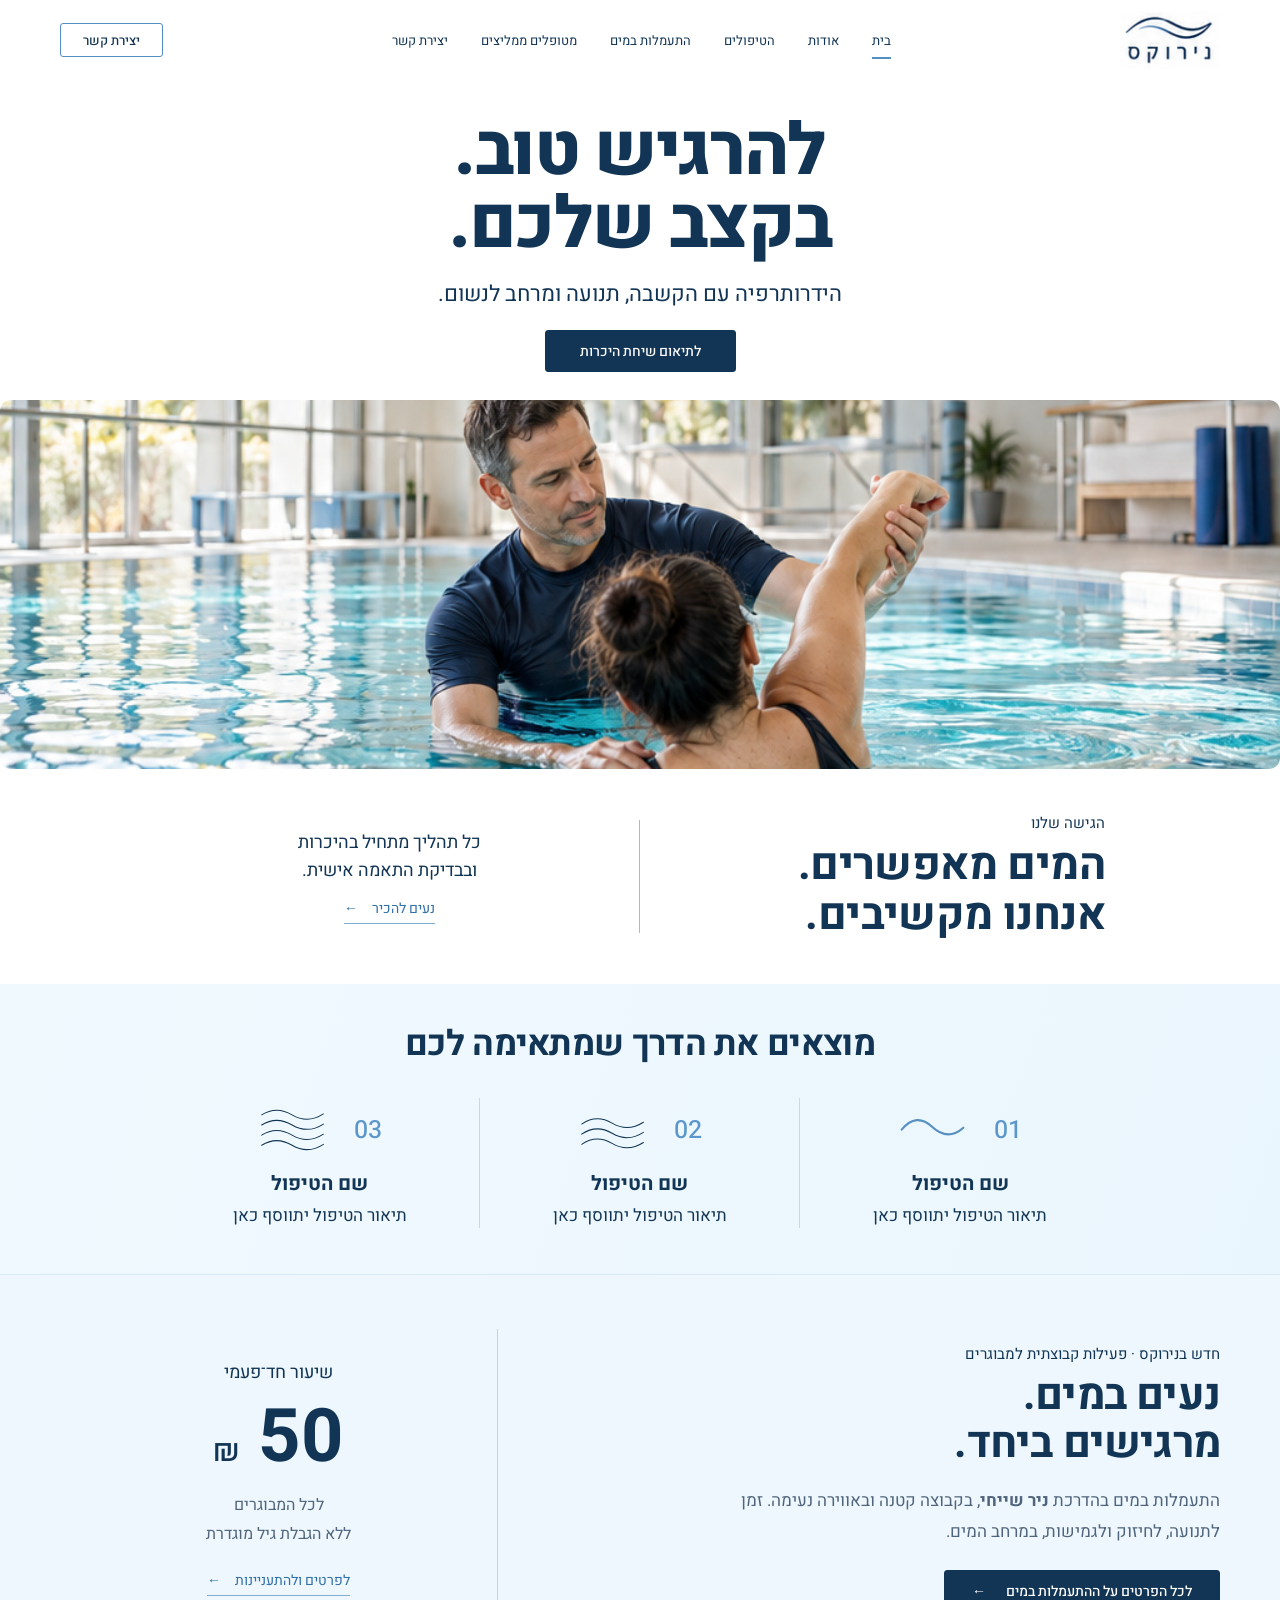
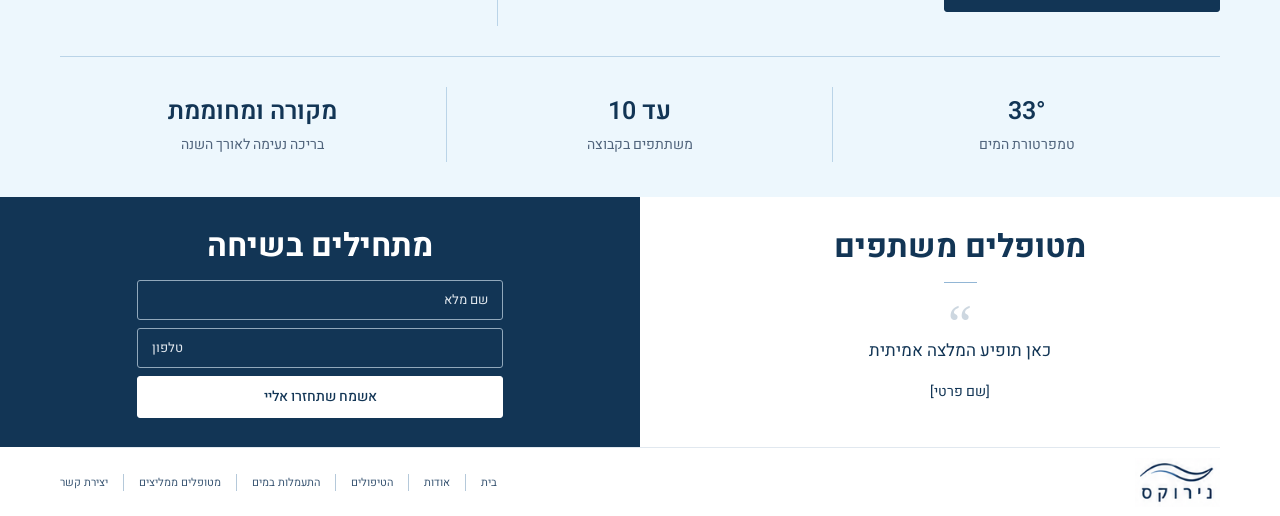
==== commit 77827fa5: "Remove 'אפשרות 2' label from all pages Co-Authored-By: Claude Haiku 5.5 <noreply@anthropic.com>" ====
--- a/index.html
+++ b/index.html
@@ -1,3 +1,3 @@
 <!doctype html>
 <html lang="he" dir="rtl"><head><meta charset="utf-8"><meta name="viewport" content="width=device-width, initial-scale=1"><title>הידרותרפיה בגישה אישית | נירוקס</title><meta name="description" content="נירוקס, הידרותרפיה והתעמלות במים. פעילות קבוצתית למבוגרים בהדרכת ניר שייחי, בבריכה מקורה ומחוממת."><meta name="theme-color" content="#123555"><link rel="icon" href="assets/favicon.svg" type="image/svg+xml"><link rel="stylesheet" href="styles.css"><script src="script.js" defer></script></head>
-<body class="home-page"><a class="skip-link" href="#main-content">דילוג לתוכן</a><div class="site-shell"><div class="option-label">אפשרות 2</div><header class="site-header container"><a class="brand" href="index.html" aria-label="נירוקס, עמוד הבית"><img src="assets/logo.png" width="105" height="60" alt="נירוקס"></a><nav class="main-nav" id="main-navigation" data-navigation aria-label="תפריט ראשי"><a href="index.html" aria-current="page">בית</a><a href="about.html">אודות</a><a href="treatments.html">הטיפולים</a><a href="water-exercise.html">התעמלות במים</a><a href="testimonials.html">מטופלים ממליצים</a><a href="contact.html">יצירת קשר</a></nav><a href="contact.html" class="button button-outline">יצירת קשר</a><button class="menu-toggle" type="button" data-menu-toggle aria-controls="main-navigation" aria-expanded="false" aria-label="פתיחת תפריט"><span></span><span></span><span></span></button></header><main id="main-content"><section class="home-hero" aria-label="ברוכים הבאים לנירוקס"><div class="hero-copy"><h1>להרגיש טוב.<br>בקצב שלכם.</h1><p>הידרותרפיה עם הקשבה, תנועה ומרחב לנשום.</p><a class="button" href="contact.html">לתיאום שיחת היכרות</a></div><img class="hero-image" src="assets/hydrotherapy.jpg" width="1024" height="369" alt="מטפל במים מלווה בעדינות תנועת זרוע של מטופלת בבריכה מוארת" fetchpriority="high"></section><section class="approach" aria-labelledby="approach-title"><div class="approach-heading"><span class="eyebrow">הגישה שלנו</span><h2 id="approach-title">המים מאפשרים.<br>אנחנו מקשיבים.</h2></div><div class="approach-copy"><p>כל תהליך מתחיל בהיכרות<br>ובבדיקת התאמה אישית.</p><a class="text-link" href="about.html">נעים להכיר <span aria-hidden="true">←</span></a></div></section><section class="treatments-preview" aria-labelledby="treatments-title"><h2 id="treatments-title">מוצאים את הדרך שמתאימה לכם</h2><div class="treatment-grid"><article class="treatment-item"><div class="treatment-top"><span class="treatment-number">01</span><svg class="water-icon" viewBox="0 0 76 54" aria-hidden="true"><path d="M4 26 Q20 7 37 23 T71 24" fill="none" stroke="#568fc1" stroke-width="2.3" stroke-linecap="round"/></svg></div><h3><a href="treatments.html#treatment-1">שם הטיפול<span class="sr-only"> 1</span></a></h3><p>תיאור הטיפול יתווסף כאן</p></article><article class="treatment-item"><div class="treatment-top"><span class="treatment-number">02</span><svg class="water-icon" viewBox="0 0 76 54" aria-hidden="true"><path d="M4 20 Q20 9 37 19 T71 18 M4 31 Q20 20 37 30 T71 29 M4 42 Q20 31 37 41 T71 40" fill="none" stroke="#123555" stroke-width="1.1" stroke-linecap="round"/></svg></div><h3><a href="treatments.html#treatment-2">שם הטיפול<span class="sr-only"> 2</span></a></h3><p>תיאור הטיפול יתווסף כאן</p></article><article class="treatment-item"><div class="treatment-top"><span class="treatment-number">03</span><svg class="water-icon" viewBox="0 0 76 54" aria-hidden="true"><path d="M4 10 Q20 0 37 10 T71 9 M4 21 Q20 11 37 21 T71 20 M4 32 Q20 22 37 32 T71 31 M4 43 Q20 33 37 43 T71 42" fill="none" stroke="#123555" stroke-width="1.1" stroke-linecap="round"/></svg></div><h3><a href="treatments.html#treatment-3">שם הטיפול<span class="sr-only"> 3</span></a></h3><p>תיאור הטיפול יתווסף כאן</p></article></div></section><section class="water-highlight" aria-labelledby="water-title"><div class="container"><div class="water-heading"><div><span class="eyebrow">חדש בנירוקס · פעילות קבוצתית למבוגרים</span><h2 id="water-title">נעים במים.<br>מרגישים ביחד.</h2><p>התעמלות במים בהדרכת <strong>ניר שייחי</strong>, בקבוצה קטנה ובאווירה נעימה. זמן לתנועה, לחיזוק ולגמישות, במרחב המים.</p><a class="button" href="water-exercise.html">לכל הפרטים על ההתעמלות במים <span aria-hidden="true">←</span></a></div><div class="water-price"><span>שיעור חד־פעמי</span><strong>50 <small>₪</small></strong><p>לכל המבוגרים<br>ללא הגבלת גיל מוגדרת</p><a class="text-link" href="contact.html#interest">לפרטים ולהתעניינות <span aria-hidden="true">←</span></a></div></div><div class="water-facts"><div><strong>33°</strong><span>טמפרטורת המים</span></div><div><strong>עד 10</strong><span>משתתפים בקבוצה</span></div><div><strong>מקורה ומחוממת</strong><span>בריכה נעימה לאורך השנה</span></div></div></div></section><div class="bottom-grid"><section class="testimonial-preview" aria-labelledby="testimonial-title"><h2 id="testimonial-title"><a href="testimonials.html">מטופלים משתפים</a></h2><span class="little-rule" aria-hidden="true"></span><span class="quote-mark" aria-hidden="true">“</span><blockquote>כאן תופיע המלצה אמיתית</blockquote><cite>[שם פרטי]</cite></section><section class="contact-panel" aria-labelledby="contact-title"><h2 id="contact-title">מתחילים בשיחה</h2><form class="compact-form" data-demo-form><div data-form-fields><div class="sr-only">טופס הדגמה בלבד. הפרטים אינם נשלחים או נשמרים.</div><div class="compact-fields"><div class="field"><label class="sr-only" for="home-name">שם מלא</label><input id="home-name" name="name" autocomplete="name" required maxlength="100" placeholder="שם מלא"></div><div class="field"><label class="sr-only" for="home-phone">טלפון</label><input id="home-phone" name="phone" type="tel" autocomplete="tel" required pattern="[+0-9 ()-]{8,20}" title="יש להזין מספר טלפון באורך 8 עד 20 תווים" maxlength="20" placeholder="טלפון"></div></div><button class="button button-white" type="submit">אשמח שתחזרו אליי</button></div><div class="form-status" data-form-status role="status" tabindex="-1" hidden><strong>תודה, הפרטים התקבלו.</strong><p>אחזור אליכם בהקדם.</p><small>זוהי הדגמה בלבד. הפרטים לא נשלחו ולא נשמרו.</small><button class="button button-white success-reset" type="button" data-form-reset>חזרה לטופס</button></div></form></section></div></main><footer class="site-footer container"><a class="brand" href="index.html" aria-label="נירוקס, עמוד הבית"><img src="assets/logo.png" width="105" height="60" alt="נירוקס"></a><nav class="footer-nav" aria-label="תפריט תחתון"><a href="index.html">בית</a><a href="about.html">אודות</a><a href="treatments.html">הטיפולים</a><a href="water-exercise.html">התעמלות במים</a><a href="testimonials.html">מטופלים ממליצים</a><a href="contact.html">יצירת קשר</a></nav></footer></div></body></html>+<body class="home-page"><a class="skip-link" href="#main-content">דילוג לתוכן</a><div class="site-shell"><header class="site-header container"><a class="brand" href="index.html" aria-label="נירוקס, עמוד הבית"><img src="assets/logo.png" width="105" height="60" alt="נירוקס"></a><nav class="main-nav" id="main-navigation" data-navigation aria-label="תפריט ראשי"><a href="index.html" aria-current="page">בית</a><a href="about.html">אודות</a><a href="treatments.html">הטיפולים</a><a href="water-exercise.html">התעמלות במים</a><a href="testimonials.html">מטופלים ממליצים</a><a href="contact.html">יצירת קשר</a></nav><a href="contact.html" class="button button-outline">יצירת קשר</a><button class="menu-toggle" type="button" data-menu-toggle aria-controls="main-navigation" aria-expanded="false" aria-label="פתיחת תפריט"><span></span><span></span><span></span></button></header><main id="main-content"><section class="home-hero" aria-label="ברוכים הבאים לנירוקס"><div class="hero-copy"><h1>להרגיש טוב.<br>בקצב שלכם.</h1><p>הידרותרפיה עם הקשבה, תנועה ומרחב לנשום.</p><a class="button" href="contact.html">לתיאום שיחת היכרות</a></div><img class="hero-image" src="assets/hydrotherapy.jpg" width="1024" height="369" alt="מטפל במים מלווה בעדינות תנועת זרוע של מטופלת בבריכה מוארת" fetchpriority="high"></section><section class="approach" aria-labelledby="approach-title"><div class="approach-heading"><span class="eyebrow">הגישה שלנו</span><h2 id="approach-title">המים מאפשרים.<br>אנחנו מקשיבים.</h2></div><div class="approach-copy"><p>כל תהליך מתחיל בהיכרות<br>ובבדיקת התאמה אישית.</p><a class="text-link" href="about.html">נעים להכיר <span aria-hidden="true">←</span></a></div></section><section class="treatments-preview" aria-labelledby="treatments-title"><h2 id="treatments-title">מוצאים את הדרך שמתאימה לכם</h2><div class="treatment-grid"><article class="treatment-item"><div class="treatment-top"><span class="treatment-number">01</span><svg class="water-icon" viewBox="0 0 76 54" aria-hidden="true"><path d="M4 26 Q20 7 37 23 T71 24" fill="none" stroke="#568fc1" stroke-width="2.3" stroke-linecap="round"/></svg></div><h3><a href="treatments.html#treatment-1">שם הטיפול<span class="sr-only"> 1</span></a></h3><p>תיאור הטיפול יתווסף כאן</p></article><article class="treatment-item"><div class="treatment-top"><span class="treatment-number">02</span><svg class="water-icon" viewBox="0 0 76 54" aria-hidden="true"><path d="M4 20 Q20 9 37 19 T71 18 M4 31 Q20 20 37 30 T71 29 M4 42 Q20 31 37 41 T71 40" fill="none" stroke="#123555" stroke-width="1.1" stroke-linecap="round"/></svg></div><h3><a href="treatments.html#treatment-2">שם הטיפול<span class="sr-only"> 2</span></a></h3><p>תיאור הטיפול יתווסף כאן</p></article><article class="treatment-item"><div class="treatment-top"><span class="treatment-number">03</span><svg class="water-icon" viewBox="0 0 76 54" aria-hidden="true"><path d="M4 10 Q20 0 37 10 T71 9 M4 21 Q20 11 37 21 T71 20 M4 32 Q20 22 37 32 T71 31 M4 43 Q20 33 37 43 T71 42" fill="none" stroke="#123555" stroke-width="1.1" stroke-linecap="round"/></svg></div><h3><a href="treatments.html#treatment-3">שם הטיפול<span class="sr-only"> 3</span></a></h3><p>תיאור הטיפול יתווסף כאן</p></article></div></section><section class="water-highlight" aria-labelledby="water-title"><div class="container"><div class="water-heading"><div><span class="eyebrow">חדש בנירוקס · פעילות קבוצתית למבוגרים</span><h2 id="water-title">נעים במים.<br>מרגישים ביחד.</h2><p>התעמלות במים בהדרכת <strong>ניר שייחי</strong>, בקבוצה קטנה ובאווירה נעימה. זמן לתנועה, לחיזוק ולגמישות, במרחב המים.</p><a class="button" href="water-exercise.html">לכל הפרטים על ההתעמלות במים <span aria-hidden="true">←</span></a></div><div class="water-price"><span>שיעור חד־פעמי</span><strong>50 <small>₪</small></strong><p>לכל המבוגרים<br>ללא הגבלת גיל מוגדרת</p><a class="text-link" href="contact.html#interest">לפרטים ולהתעניינות <span aria-hidden="true">←</span></a></div></div><div class="water-facts"><div><strong>33°</strong><span>טמפרטורת המים</span></div><div><strong>עד 10</strong><span>משתתפים בקבוצה</span></div><div><strong>מקורה ומחוממת</strong><span>בריכה נעימה לאורך השנה</span></div></div></div></section><div class="bottom-grid"><section class="testimonial-preview" aria-labelledby="testimonial-title"><h2 id="testimonial-title"><a href="testimonials.html">מטופלים משתפים</a></h2><span class="little-rule" aria-hidden="true"></span><span class="quote-mark" aria-hidden="true">“</span><blockquote>כאן תופיע המלצה אמיתית</blockquote><cite>[שם פרטי]</cite></section><section class="contact-panel" aria-labelledby="contact-title"><h2 id="contact-title">מתחילים בשיחה</h2><form class="compact-form" data-demo-form><div data-form-fields><div class="sr-only">טופס הדגמה בלבד. הפרטים אינם נשלחים או נשמרים.</div><div class="compact-fields"><div class="field"><label class="sr-only" for="home-name">שם מלא</label><input id="home-name" name="name" autocomplete="name" required maxlength="100" placeholder="שם מלא"></div><div class="field"><label class="sr-only" for="home-phone">טלפון</label><input id="home-phone" name="phone" type="tel" autocomplete="tel" required pattern="[+0-9 ()-]{8,20}" title="יש להזין מספר טלפון באורך 8 עד 20 תווים" maxlength="20" placeholder="טלפון"></div></div><button class="button button-white" type="submit">אשמח שתחזרו אליי</button></div><div class="form-status" data-form-status role="status" tabindex="-1" hidden><strong>תודה, הפרטים התקבלו.</strong><p>אחזור אליכם בהקדם.</p><small>זוהי הדגמה בלבד. הפרטים לא נשלחו ולא נשמרו.</small><button class="button button-white success-reset" type="button" data-form-reset>חזרה לטופס</button></div></form></section></div></main><footer class="site-footer container"><a class="brand" href="index.html" aria-label="נירוקס, עמוד הבית"><img src="assets/logo.png" width="105" height="60" alt="נירוקס"></a><nav class="footer-nav" aria-label="תפריט תחתון"><a href="index.html">בית</a><a href="about.html">אודות</a><a href="treatments.html">הטיפולים</a><a href="water-exercise.html">התעמלות במים</a><a href="testimonials.html">מטופלים ממליצים</a><a href="contact.html">יצירת קשר</a></nav></footer></div></body></html>
